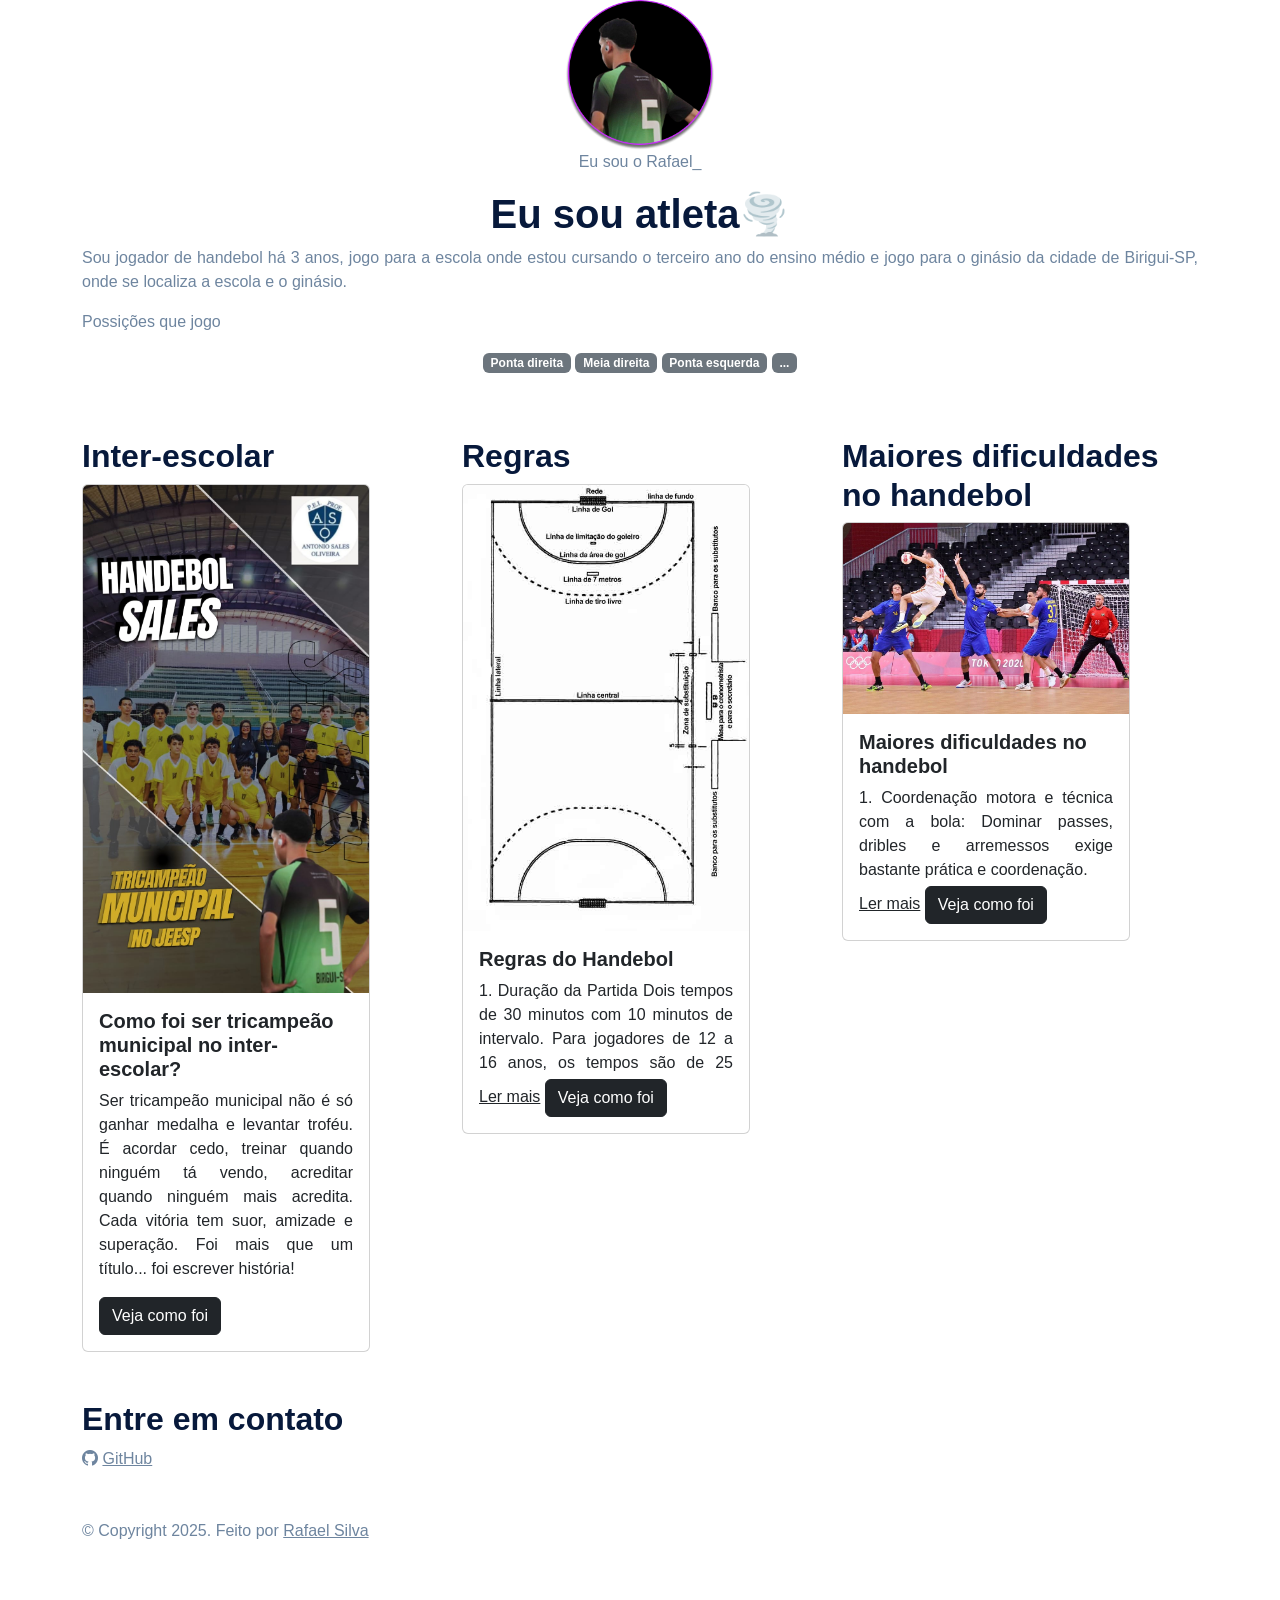
==== index.html @ 03527117 "atualização" ====
<!DOCTYPE html>
<html lang="pt-br">

<head>
    <meta charset="UTF-8">
    <meta name="viewport" content="width=device-width, initial-scale=1.0">    
    <link href="https://cdn.jsdelivr.net/npm/bootstrap@5.3.5/dist/css/bootstrap.min.css" rel="stylesheet" integrity="sha384-SgOJa3DmI69IUzQ2PVdRZhwQ+dy64/BUtbMJw1MZ8t5HZApcHrRKUc4W0kG879m7" crossorigin="anonymous">
    <script src="script.js" defer></script>
    <link rel="stylesheet" href="https://cdn.jsdelivr.net/npm/bootstrap-icons@1.11.3/font/bootstrap-icons.min.css">
    <link rel="stylesheet" href="style.css">
    <title>Meu Portfólio</title>
</head>  

<body>
    <script src="https://cdn.jsdelivr.net/npm/bootstrap@5.3.5/dist/js/bootstrap.bundle.min.js" integrity="sha384-k6d4wzSIapyDyv1kpU366/PK5hCdSbCRGRCMv+eplOQJWyd1fbcAu9OCUj5zNLiq" crossorigin="anonymous"></script>
    <header class="container text-center">
        <img src="img/avatar-perfil.png" alt="avatar do Rafael" class="rounded-circle" width="150" height="150" srcset="">
        <p class="container text-center">Eu sou o Rafael_</p><!-- "lead" -->
        <h1>Eu sou atleta🌪️</h1>
        <p>Sou jogador de handebol há 3 anos, jogo para a escola onde estou cursando o terceiro ano do ensino médio e jogo para o ginásio da cidade de Birigui-SP, onde se localiza a escola e o ginásio.</p>
    <p>Possições que jogo</p>
    <div>
        <p class="badge text-bg-secondary">Ponta direita</p>
        <p class="badge text-bg-secondary">Meia direita</p>
        <p class="badge text-bg-secondary">Ponta esquerda</p>
        <p class="badge text-bg-secondary">...</p>
        </div>
    </header>
    <main class="container mt-5">
        <div class="row"> 
      


            <!-- Projeto1 -->

            <div class=col-md-4>
                <h2>Inter-escolar</h2>
                      <div class="card" style="width: 18rem;">
                        <img src="img/projeto-1.png" class="card-img-top" alt="Imagem da vitória do jogo do inter-escolar.">
                        <div class="card-body">
                      <h5 class="card-title">Como foi ser tricampeão municipal no inter-escolar? </h5>
                      <p class="card-text">Ser tricampeão municipal não é só ganhar medalha e levantar troféu. É acordar cedo, treinar quando ninguém tá vendo, acreditar quando ninguém mais acredita. Cada vitória tem suor, amizade e superação. Foi mais que um título... foi escrever história!</p>
                      <button type="button" class="btn btn-dark" data-bs-toggle="modal" data-bs-target="#modal1">Veja como foi</button>
                    </div>
                  </div>
            </div>

            <!-- Projeto2 -->

            <div class=col-md-4>
              <h2>Regras</h2>
              <div class="card" style="width: 18rem;">
                <img src="img/projeto-2.png" class="card-img-top" alt="Imagem de uma quadra de handebol com marcações.">
                <div class="card-body">
                    <h5 class="card-title">Regras do Handebol</h5>
                    <div class="card-text text-justify" id="text">
                      <p>1. Duração da Partida
                      Dois tempos de 30 minutos com 10 minutos de intervalo.
                      Para jogadores de 12 a 16 anos, os tempos são de 25 minutos.</p>

                      <p>2. Número de Jogadores
                      Cada time tem 7 jogadores em quadra (6 de linha + 1 goleiro).
                      Podem haver até 7 substituições ilimitadas no banco.</p>
                      
                      <p>3. Posse de Bola
                      Um jogador pode dar no máximo 3 passos com a bola sem driblar.
                      Pode manter a posse da bola por no máximo 3 segundos se não estiver driblando.</p>
                      
                      <p>4. Gol
                      Só é válido se a bola ultrapassar completamente a linha do gol.
                      Só o goleiro pode pisar na área do gol (círculo de 6 metros).</p>
                      
                      <p>5. Faltas e Infrações
                      Empurrões, segurar o adversário ou usar os braços de forma irregular são faltas.
                      A consequência pode ser tiro livre, exclusão de 2 minutos ou cartão vermelho.</p>
                      
                      <p>6. Tiro Livre
                      Ocorre após faltas leves e é cobrado do local onde ocorreu a infração.</p>
                      
                      <p>7. Tiro de 7 metros (Pênalti)
                      Marcado quando há falta clara com chance de gol impedida.
                      Semelhante ao pênalti no futebol.</p>
                      
                      <p>8. Substituições
                      Podem acontecer a qualquer momento, mas sempre pela zona de substituição.</p> 
                    </div>

                      <span id="mostrarMais">Ler mais</span>

                     
                    <button type="button" class="btn btn-dark" data-bs-toggle="modal" data-bs-target="#modal2">Veja como foi</button>
                  </div>
                </div>
          </div>

            <!-- Projeto3 -->
           
            <div class=col-md-4>
              <h2>Maiores dificuldades no handebol</h2>
              <div class="card" style="width: 18rem;">
                <img src="img/projeto-3.png" class="card-img-top" alt="Imagem da vitória do jogo do inter-escolar.">
                <div class="card-body">
                    <h5 class="card-title">Maiores dificuldades no handebol</h5>
                    <div class="card-text"id="text2">
                      <p>1. Coordenação motora e técnica com a bola: Dominar passes, dribles e arremessos exige bastante prática e coordenação.</p>


                      <p>2. Entrosamento e trabalho em equipe: O jogo é muito rápido e coletivo, então a comunicação e o sincronismo entre os jogadores são fundamentais.</p>
                      
                      
                      <p>3. Condicionamento físico: A dinâmica intensa do jogo exige resistência, velocidade, força e agilidade.</p>
                      
                      
                      <p>4. Posicionamento e marcação: Jogar bem exige entender o posicionamento tático, tanto no ataque quanto na defesa, o que pode ser desafiador para iniciantes.</p>
                      
                      
                      <p>5. Tomada de decisão rápida: Como o jogo é veloz, os jogadores precisam pensar e agir em frações de segundo, o que pode levar a erros, principalmente sob pressão.</p>
                      
                      
                      <p>6. Falta de estrutura e apoio em escolas ou clubes: Em alguns lugares, o handebol não recebe tanto investimento ou incentivo, o que dificulta o desenvolvimento de talentos.</p>
                    </div>
                      
                    
                      <span id="mostrarMais2">Ler mais</span>
                    
                      <button type="button" class="btn btn-dark" data-bs-toggle="modal" data-bs-target="#modal3">Veja como foi</button>
                  </div>
                </div>
          </div>

    </main>

<!-- Modal 1 -->
<div class="modal" id="modal1" tabx="-1">
    <div class="modal-dialog">
      <div class="modal-content">
        <div class="modal-header">
          <h5 class="modal-title">Inter-escolar</h5>
          <button type="button" class="btn-close" data-bs-dismiss="modal" aria-label="Close"></button>
        </div>
        <div class="modal-body">
          <p>Ser tricampeão municipal não é só ganhar medalha e levantar troféu. É acordar cedo, treinar quando ninguém tá vendo, acreditar quando ninguém mais acredita. Cada vitória tem suor, amizade e superação. Foi mais que um título... foi escrever história!</p>
          <img src="img/projeto-1.png" class="img-fluid w-100" alt="Imagem da vitória do jogo do inter-escolar.">
        </div>
        <div class="modal-footer">
          <a href="Ver Projeto ao vivo"></a>
          <a href="Ver código do projeto"></a>
        </div>
      </div>
    </div>
  </div>

  <!-- Modal 2 -->
<div class="modal" id="modal2" tabx="-1">
  <div class="modal-dialog">
    <div class="modal-content">
      <div class="modal-header">
        <h5 class="modal-title">Regras do Handebol</h5>
        <button type="button" class="btn-close" data-bs-dismiss="modal" aria-label="Close"></button>
      </div>
      <div class="modal-body">
        <p>1. Duração da Partida
          Dois tempos de 30 minutos com 10 minutos de intervalo.
          Para jogadores de 12 a 16 anos, os tempos são de 25 minutos.</p>

          <p>2. Número de Jogadores
          Cada time tem 7 jogadores em quadra (6 de linha + 1 goleiro).
          Podem haver até 7 substituições ilimitadas no banco. </p>
          
          <p>3. Posse de Bola
          Um jogador pode dar no máximo 3 passos com a bola sem driblar.
          Pode manter a posse da bola por no máximo 3 segundos se não estiver driblando.</p>
          
          <p>4. Gol
          Só é válido se a bola ultrapassar completamente a linha do gol.
          Só o goleiro pode pisar na área do gol (círculo de 6 metros).</p>
          
          <p>5. Faltas e Infrações
          Empurrões, segurar o adversário ou usar os braços de forma irregular são faltas.
          A consequência pode ser tiro livre, exclusão de 2 minutos ou cartão vermelho.</p>
          
          <p>6. Tiro Livre
          Ocorre após faltas leves e é cobrado do local onde ocorreu a infração.</p>
          
          <p>7. Tiro de 7 metros (Pênalti)
          Marcado quando há falta clara com chance de gol impedida.
          Semelhante ao pênalti no futebol.</p>
          
          <p>8. Substituições
          Podem acontecer a qualquer momento, mas sempre pela zona de substituição.</p>
          <img src="img/projeto-2.png" class="img-fluid w-100" alt="Imagem de uma quadra de handebol com marcações."> 
          <img src="img/projeto-4.png" class="img-fluid w-100" alt="Imagem de uma partida de Handebol masculino contra a Espanha.">
      </div>
      <div class="modal-footer">
        <a href="Ver Projeto ao vivo"></a>
        <a href="Ver código do projeto"></a>
      </div>
    </div>
  </div>
</div>

<!-- Modal 3 -->
<div class="modal" id="modal3" tabx="-1">
  <div class="modal-dialog">
    <div class="modal-content">
      <div class="modal-header">
        <h5 class="modal-title">Inter-escolar</h5>
        <button type="button" class="btn-close" data-bs-dismiss="modal" aria-label="Close"></button>
      </div>
      <div class="modal-body">
        <p>1. Coordenação motora e técnica com a bola: Dominar passes, dribles e arremessos exige bastante prática e coordenação.</p>


        <p>2. Entrosamento e trabalho em equipe: O jogo é muito rápido e coletivo, então a comunicação e o sincronismo entre os jogadores são fundamentais.</p>
                      
                      
        <p>3. Condicionamento físico: A dinâmica intensa do jogo exige resistência, velocidade, força e agilidade.</p>
                      
                      
        <p>4. Posicionamento e marcação: Jogar bem exige entender o posicionamento tático, tanto no ataque quanto na defesa, o que pode ser desafiador para iniciantes.</p>
                      
                      
        <p>5. Tomada de decisão rápida: Como o jogo é veloz, os jogadores precisam pensar e agir em frações de segundo, o que pode levar a erros, principalmente sob pressão.</p>
                      
                      
        <p>6. Falta de estrutura e apoio em escolas ou clubes: Em alguns lugares, o handebol não recebe tanto investimento ou incentivo, o que dificulta o desenvolvimento de talentos.</p>
      <img src="img/projeto-3.png" class="img-fluid w-100" alt="Imagem de uma partida de Handebol masculino contra a Espanha.">
     

      </div>
      <div class="modal-footer">
        <a href="Ver Projeto ao vivo"></a>
        <a href="Ver código do projeto"></a>
      </div>
    </div>
  </div>
</div>
  
    <footer class="container py-5">
        <h2>Entre em contato</h2>
        <div>
          <i class="bi bi-github"></i>
          <a href="https://github.com/Pereirafah/Pereira"
          target="_blank">GitHub</a>
        </div>
    
        <p class="my-5 texte-center">© Copyright 2025. Feito por <a href="https://www.instagram.com/rf.pereiraxz?igsh=NGtqZGdhMnF3bzY="
          target="_blank">Rafael Silva</a>
        </p>
    </footer>
</body>    
</html>
---- style.css ----
* p {
    text-align: justify;
}

#text {
    height: 100px;
    transition: all 0.3s ease;
    overflow: hidden;
}

#text.expand {
    height: 950px;
}

#mostrarMais {
    cursor: pointer;
    text-decoration: underline;
}

#text2 {
    height: 100px;
    transition: all 0.3s ease;
    overflow: hidden;
}

#text2.expand {
    height: 800px;
}

#mostrarMais2 {
    cursor: pointer;
    text-decoration: underline;
}

@import url('https://fonts.googleapis.com/css2?family=Chakra+Petch:ital,wght@0,300;0,400;0,500;0,600;0,700;1,300;1,400;1,500;1,600;1,700&display=swap');

:root {
    --cor-principal: #6E859F;
    --cor-secundaria: #07193b;
    --cor-destaque: #2e02a6;
}

body {
    font-family: 'Chakra Petch', sans-serif;
    color: var(--cor-principal);
}

h1, h2, h5 {
    color: var(--cor-secundaria);
    font-weight: 700;
}

.lead, .btn-link {
    color: var(--cor-destaque);
    font-weight: 700;
}

a, .btn-link:hover {
    color: var(--cor-principal)
}

a:hover{
    color: var(--cor-destaque);
}

.modal-footer {
    height: 100px;
    transition: all 0.3s ease;
    overflow: hidden;
}

.card-body1 {
    margin: 20px;
}

.card-body2 {
    margin: 20px;
}

.card-body3 {
    margin: 20px;
}
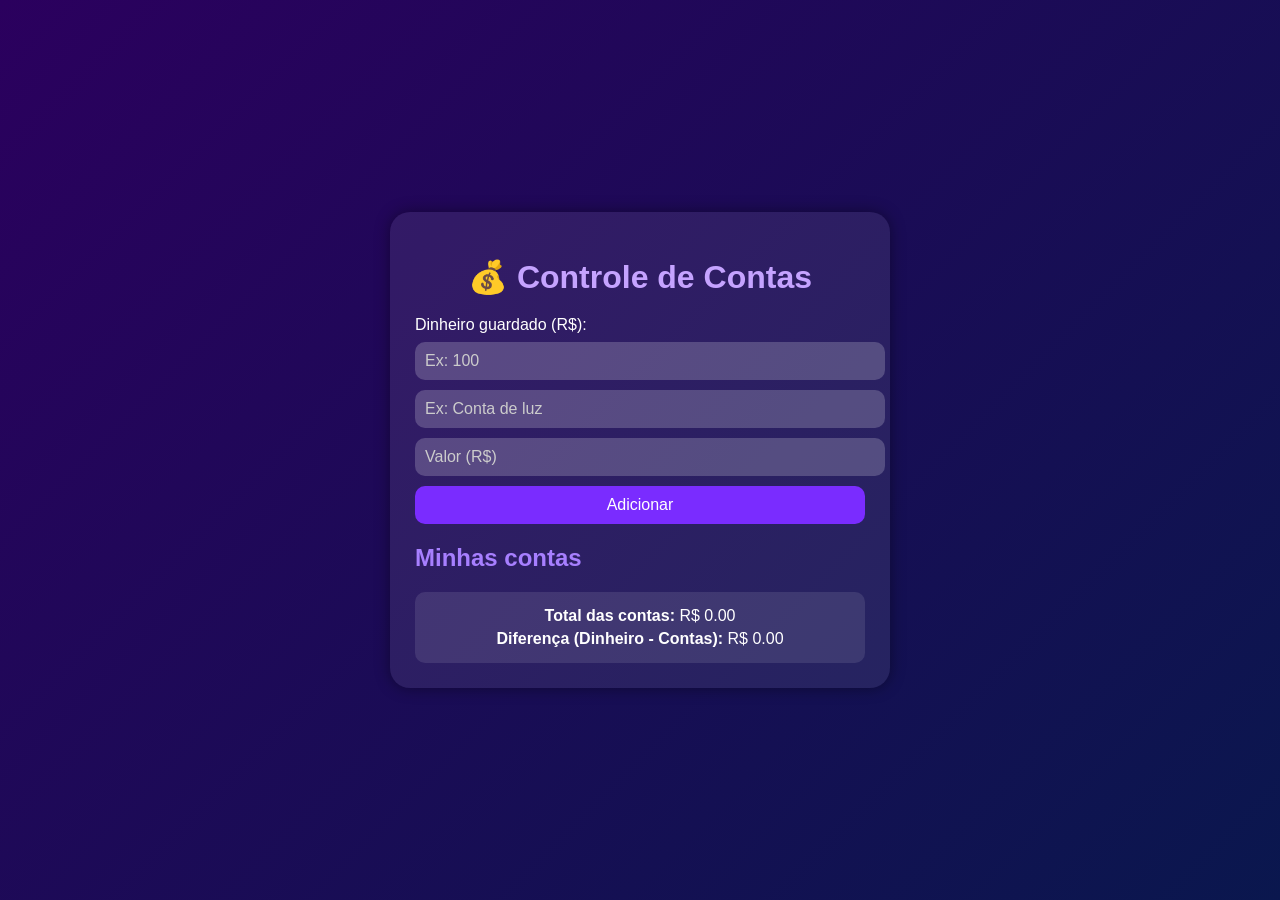
==== commit a4db5c21: "comit" ====
--- a/index.html
+++ b/index.html
@@ -1,252 +1,35 @@
 <!DOCTYPE html>
-<html lang="pt-br">
+<html lang="pt-BR">
+<head>
+  <meta charset="UTF-8" />
+    <meta name="viewport" content="width=device-width, initial-scale=1.0" />
+      <title>Controle de Contas</title>
+        <link rel="stylesheet" href="style.css" />
+        </head>
+        <body>
+          <div class="container">
+              <h1>💰 Controle de Contas</h1>
 
-<head>
-    <meta charset="UTF-8">
-    <meta name="viewport" content="width=device-width, initial-scale=1.0">    
-    <link href="https://cdn.jsdelivr.net/npm/bootstrap@5.3.5/dist/css/bootstrap.min.css" rel="stylesheet" integrity="sha384-SgOJa3DmI69IUzQ2PVdRZhwQ+dy64/BUtbMJw1MZ8t5HZApcHrRKUc4W0kG879m7" crossorigin="anonymous">
-    <script src="script.js" defer></script>
-    <link rel="stylesheet" href="https://cdn.jsdelivr.net/npm/bootstrap-icons@1.11.3/font/bootstrap-icons.min.css">
-    <link rel="stylesheet" href="style.css">
-    <title>Meu Portfólio</title>
-</head>  
+                  <div class="saldo-box">
+                        <label for="dinheiro">Dinheiro guardado (R$):</label>
+                              <input type="number" id="dinheiro" placeholder="Ex: 100" />
+                                  </div>
 
-<body>
-    <script src="https://cdn.jsdelivr.net/npm/bootstrap@5.3.5/dist/js/bootstrap.bundle.min.js" integrity="sha384-k6d4wzSIapyDyv1kpU366/PK5hCdSbCRGRCMv+eplOQJWyd1fbcAu9OCUj5zNLiq" crossorigin="anonymous"></script>
-    <header class="container text-center">
-        <img src="img/avatar-perfil.png" alt="avatar do Rafael" class="rounded-circle" width="150" height="150" srcset="">
-        <p class="container text-center">Eu sou o Rafael_</p><!-- "lead" -->
-        <h1>Eu sou atleta🌪️</h1>
-        <p>Sou jogador de handebol há 3 anos, jogo para a escola onde estou cursando o terceiro ano do ensino médio e jogo para o ginásio da cidade de Birigui-SP, onde se localiza a escola e o ginásio.</p>
-    <p>Possições que jogo</p>
-    <div>
-        <p class="badge text-bg-secondary">Ponta direita</p>
-        <p class="badge text-bg-secondary">Meia direita</p>
-        <p class="badge text-bg-secondary">Ponta esquerda</p>
-        <p class="badge text-bg-secondary">...</p>
-        </div>
-    </header>
-    <main class="container mt-5">
-        <div class="row"> 
-      
+                                      <div class="add-conta">
+                                            <input type="text" id="descricao" placeholder="Ex: Conta de luz" />
+                                                  <input type="number" id="valor" placeholder="Valor (R$)" />
+                                                        <button id="adicionar">Adicionar</button>
+                                                            </div>
 
+                                                                <h2>Minhas contas</h2>
+                                                                    <ul id="lista-contas"></ul>
 
-            <!-- Projeto1 -->
+                                                                        <div class="resumo">
+                                                                              <p><strong>Total das contas:</strong> R$ <span id="total-contas">0.00</span></p>
+                                                                                    <p><strong>Diferença (Dinheiro - Contas):</strong> R$ <span id="diferenca">0.00</span></p>
+                                                                                        </div>
+                                                                                          </div>
 
-            <div class=col-md-4>
-                <h2>Inter-escolar</h2>
-                      <div class="card" style="width: 18rem;">
-                        <img src="img/projeto-1.png" class="card-img-top" alt="Imagem da vitória do jogo do inter-escolar.">
-                        <div class="card-body">
-                      <h5 class="card-title">Como foi ser tricampeão municipal no inter-escolar? </h5>
-                      <p class="card-text">Ser tricampeão municipal não é só ganhar medalha e levantar troféu. É acordar cedo, treinar quando ninguém tá vendo, acreditar quando ninguém mais acredita. Cada vitória tem suor, amizade e superação. Foi mais que um título... foi escrever história!</p>
-                      <button type="button" class="btn btn-dark" data-bs-toggle="modal" data-bs-target="#modal1">Veja como foi</button>
-                    </div>
-                  </div>
-            </div>
-
-            <!-- Projeto2 -->
-
-            <div class=col-md-4>
-              <h2>Regras</h2>
-              <div class="card" style="width: 18rem;">
-                <img src="img/projeto-2.png" class="card-img-top" alt="Imagem de uma quadra de handebol com marcações.">
-                <div class="card-body">
-                    <h5 class="card-title">Regras do Handebol</h5>
-                    <div class="card-text text-justify" id="text">
-                      <p>1. Duração da Partida
-                      Dois tempos de 30 minutos com 10 minutos de intervalo.
-                      Para jogadores de 12 a 16 anos, os tempos são de 25 minutos.</p>
-
-                      <p>2. Número de Jogadores
-                      Cada time tem 7 jogadores em quadra (6 de linha + 1 goleiro).
-                      Podem haver até 7 substituições ilimitadas no banco.</p>
-                      
-                      <p>3. Posse de Bola
-                      Um jogador pode dar no máximo 3 passos com a bola sem driblar.
-                      Pode manter a posse da bola por no máximo 3 segundos se não estiver driblando.</p>
-                      
-                      <p>4. Gol
-                      Só é válido se a bola ultrapassar completamente a linha do gol.
-                      Só o goleiro pode pisar na área do gol (círculo de 6 metros).</p>
-                      
-                      <p>5. Faltas e Infrações
-                      Empurrões, segurar o adversário ou usar os braços de forma irregular são faltas.
-                      A consequência pode ser tiro livre, exclusão de 2 minutos ou cartão vermelho.</p>
-                      
-                      <p>6. Tiro Livre
-                      Ocorre após faltas leves e é cobrado do local onde ocorreu a infração.</p>
-                      
-                      <p>7. Tiro de 7 metros (Pênalti)
-                      Marcado quando há falta clara com chance de gol impedida.
-                      Semelhante ao pênalti no futebol.</p>
-                      
-                      <p>8. Substituições
-                      Podem acontecer a qualquer momento, mas sempre pela zona de substituição.</p> 
-                    </div>
-
-                      <span id="mostrarMais">Ler mais</span>
-
-                     
-                    <button type="button" class="btn btn-dark" data-bs-toggle="modal" data-bs-target="#modal2">Veja como foi</button>
-                  </div>
-                </div>
-          </div>
-
-            <!-- Projeto3 -->
-           
-            <div class=col-md-4>
-              <h2>Maiores dificuldades no handebol</h2>
-              <div class="card" style="width: 18rem;">
-                <img src="img/projeto-3.png" class="card-img-top" alt="Imagem da vitória do jogo do inter-escolar.">
-                <div class="card-body">
-                    <h5 class="card-title">Maiores dificuldades no handebol</h5>
-                    <div class="card-text"id="text2">
-                      <p>1. Coordenação motora e técnica com a bola: Dominar passes, dribles e arremessos exige bastante prática e coordenação.</p>
-
-
-                      <p>2. Entrosamento e trabalho em equipe: O jogo é muito rápido e coletivo, então a comunicação e o sincronismo entre os jogadores são fundamentais.</p>
-                      
-                      
-                      <p>3. Condicionamento físico: A dinâmica intensa do jogo exige resistência, velocidade, força e agilidade.</p>
-                      
-                      
-                      <p>4. Posicionamento e marcação: Jogar bem exige entender o posicionamento tático, tanto no ataque quanto na defesa, o que pode ser desafiador para iniciantes.</p>
-                      
-                      
-                      <p>5. Tomada de decisão rápida: Como o jogo é veloz, os jogadores precisam pensar e agir em frações de segundo, o que pode levar a erros, principalmente sob pressão.</p>
-                      
-                      
-                      <p>6. Falta de estrutura e apoio em escolas ou clubes: Em alguns lugares, o handebol não recebe tanto investimento ou incentivo, o que dificulta o desenvolvimento de talentos.</p>
-                    </div>
-                      
-                    
-                      <span id="mostrarMais2">Ler mais</span>
-                    
-                      <button type="button" class="btn btn-dark" data-bs-toggle="modal" data-bs-target="#modal3">Veja como foi</button>
-                  </div>
-                </div>
-          </div>
-
-    </main>
-
-<!-- Modal 1 -->
-<div class="modal" id="modal1" tabx="-1">
-    <div class="modal-dialog">
-      <div class="modal-content">
-        <div class="modal-header">
-          <h5 class="modal-title">Inter-escolar</h5>
-          <button type="button" class="btn-close" data-bs-dismiss="modal" aria-label="Close"></button>
-        </div>
-        <div class="modal-body">
-          <p>Ser tricampeão municipal não é só ganhar medalha e levantar troféu. É acordar cedo, treinar quando ninguém tá vendo, acreditar quando ninguém mais acredita. Cada vitória tem suor, amizade e superação. Foi mais que um título... foi escrever história!</p>
-          <img src="img/projeto-1.png" class="img-fluid w-100" alt="Imagem da vitória do jogo do inter-escolar.">
-        </div>
-        <div class="modal-footer">
-          <a href="Ver Projeto ao vivo"></a>
-          <a href="Ver código do projeto"></a>
-        </div>
-      </div>
-    </div>
-  </div>
-
-  <!-- Modal 2 -->
-<div class="modal" id="modal2" tabx="-1">
-  <div class="modal-dialog">
-    <div class="modal-content">
-      <div class="modal-header">
-        <h5 class="modal-title">Regras do Handebol</h5>
-        <button type="button" class="btn-close" data-bs-dismiss="modal" aria-label="Close"></button>
-      </div>
-      <div class="modal-body">
-        <p>1. Duração da Partida
-          Dois tempos de 30 minutos com 10 minutos de intervalo.
-          Para jogadores de 12 a 16 anos, os tempos são de 25 minutos.</p>
-
-          <p>2. Número de Jogadores
-          Cada time tem 7 jogadores em quadra (6 de linha + 1 goleiro).
-          Podem haver até 7 substituições ilimitadas no banco. </p>
-          
-          <p>3. Posse de Bola
-          Um jogador pode dar no máximo 3 passos com a bola sem driblar.
-          Pode manter a posse da bola por no máximo 3 segundos se não estiver driblando.</p>
-          
-          <p>4. Gol
-          Só é válido se a bola ultrapassar completamente a linha do gol.
-          Só o goleiro pode pisar na área do gol (círculo de 6 metros).</p>
-          
-          <p>5. Faltas e Infrações
-          Empurrões, segurar o adversário ou usar os braços de forma irregular são faltas.
-          A consequência pode ser tiro livre, exclusão de 2 minutos ou cartão vermelho.</p>
-          
-          <p>6. Tiro Livre
-          Ocorre após faltas leves e é cobrado do local onde ocorreu a infração.</p>
-          
-          <p>7. Tiro de 7 metros (Pênalti)
-          Marcado quando há falta clara com chance de gol impedida.
-          Semelhante ao pênalti no futebol.</p>
-          
-          <p>8. Substituições
-          Podem acontecer a qualquer momento, mas sempre pela zona de substituição.</p>
-          <img src="img/projeto-2.png" class="img-fluid w-100" alt="Imagem de uma quadra de handebol com marcações."> 
-          <img src="img/projeto-4.png" class="img-fluid w-100" alt="Imagem de uma partida de Handebol masculino contra a Espanha.">
-      </div>
-      <div class="modal-footer">
-        <a href="Ver Projeto ao vivo"></a>
-        <a href="Ver código do projeto"></a>
-      </div>
-    </div>
-  </div>
-</div>
-
-<!-- Modal 3 -->
-<div class="modal" id="modal3" tabx="-1">
-  <div class="modal-dialog">
-    <div class="modal-content">
-      <div class="modal-header">
-        <h5 class="modal-title">Inter-escolar</h5>
-        <button type="button" class="btn-close" data-bs-dismiss="modal" aria-label="Close"></button>
-      </div>
-      <div class="modal-body">
-        <p>1. Coordenação motora e técnica com a bola: Dominar passes, dribles e arremessos exige bastante prática e coordenação.</p>
-
-
-        <p>2. Entrosamento e trabalho em equipe: O jogo é muito rápido e coletivo, então a comunicação e o sincronismo entre os jogadores são fundamentais.</p>
-                      
-                      
-        <p>3. Condicionamento físico: A dinâmica intensa do jogo exige resistência, velocidade, força e agilidade.</p>
-                      
-                      
-        <p>4. Posicionamento e marcação: Jogar bem exige entender o posicionamento tático, tanto no ataque quanto na defesa, o que pode ser desafiador para iniciantes.</p>
-                      
-                      
-        <p>5. Tomada de decisão rápida: Como o jogo é veloz, os jogadores precisam pensar e agir em frações de segundo, o que pode levar a erros, principalmente sob pressão.</p>
-                      
-                      
-        <p>6. Falta de estrutura e apoio em escolas ou clubes: Em alguns lugares, o handebol não recebe tanto investimento ou incentivo, o que dificulta o desenvolvimento de talentos.</p>
-      <img src="img/projeto-3.png" class="img-fluid w-100" alt="Imagem de uma partida de Handebol masculino contra a Espanha.">
-     
-
-      </div>
-      <div class="modal-footer">
-        <a href="Ver Projeto ao vivo"></a>
-        <a href="Ver código do projeto"></a>
-      </div>
-    </div>
-  </div>
-</div>
-  
-    <footer class="container py-5">
-        <h2>Entre em contato</h2>
-        <div>
-          <i class="bi bi-github"></i>
-          <a href="https://github.com/Pereirafah/Pereira"
-          target="_blank">GitHub</a>
-        </div>
-    
-        <p class="my-5 texte-center">© Copyright 2025. Feito por <a href="https://www.instagram.com/rf.pereiraxz?igsh=NGtqZGdhMnF3bzY="
-          target="_blank">Rafael Silva</a>
-        </p>
-    </footer>
-</body>    
-</html>+                                                                                            <script src="script.js"></script>
+                                                                                            </body>
+                                                                                            </html>
--- a/style.css
+++ b/style.css
@@ -1,82 +1,111 @@
-* p {
-    text-align: justify;
-}
+body {
+      background: linear-gradient(135deg, #2b005e, #0a174e);
+        font-family: "Poppins", sans-serif;
+          color: #fff;
+            display: flex;
+              justify-content: center;
+                align-items: center;
+                  height: 100vh;
+                    margin: 0;
+                    }
 
-#text {
-    height: 100px;
-    transition: all 0.3s ease;
-    overflow: hidden;
-}
+                    .container {
+                      background: rgba(255, 255, 255, 0.08);
+                        border-radius: 20px;
+                          padding: 25px;
+                            width: 90%;
+                              max-width: 450px;
+                                box-shadow: 0 0 15px rgba(0, 0, 0, 0.4);
+                                }
 
-#text.expand {
-    height: 950px;
-}
+                                h1 {
+                                  text-align: center;
+                                    color: #c5a3ff;
+                                      margin-bottom: 20px;
+                                      }
 
-#mostrarMais {
-    cursor: pointer;
-    text-decoration: underline;
-}
+                                      label {
+                                        display: block;
+                                          margin-bottom: 8px;
+                                          }
 
-#text2 {
-    height: 100px;
-    transition: all 0.3s ease;
-    overflow: hidden;
-}
+                                          input {
+                                            width: 100%;
+                                              padding: 10px;
+                                                margin-bottom: 10px;
+                                                  border: none;
+                                                    border-radius: 10px;
+                                                      background-color: rgba(255, 255, 255, 0.2);
+                                                        color: #fff;
+                                                          font-size: 16px;
+                                                          }
 
-#text2.expand {
-    height: 800px;
-}
+                                                          input::placeholder {
+                                                            color: #ccc;
+                                                            }
 
-#mostrarMais2 {
-    cursor: pointer;
-    text-decoration: underline;
-}
+                                                            button {
+                                                              background-color: #7a2cff;
+                                                                border: none;
+                                                                  border-radius: 10px;
+                                                                    color: white;
+                                                                      padding: 10px;
+                                                                        width: 100%;
+                                                                          font-size: 16px;
+                                                                            cursor: pointer;
+                                                                              transition: 0.3s;
+                                                                              }
 
-@import url('https://fonts.googleapis.com/css2?family=Chakra+Petch:ital,wght@0,300;0,400;0,500;0,600;0,700;1,300;1,400;1,500;1,600;1,700&display=swap');
+                                                                              button:hover {
+                                                                                background-color: #9f5cff;
+                                                                                }
 
-:root {
-    --cor-principal: #6E859F;
-    --cor-secundaria: #07193b;
-    --cor-destaque: #2e02a6;
-}
+                                                                                h2 {
+                                                                                  margin-top: 20px;
+                                                                                    color: #a77fff;
+                                                                                    }
 
-body {
-    font-family: 'Chakra Petch', sans-serif;
-    color: var(--cor-principal);
-}
+                                                                                    ul {
+                                                                                      list-style: none;
+                                                                                        padding: 0;
+                                                                                        }
 
-h1, h2, h5 {
-    color: var(--cor-secundaria);
-    font-weight: 700;
-}
+                                                                                        li {
+                                                                                          background-color: rgba(255, 255, 255, 0.1);
+                                                                                            margin: 8px 0;
+                                                                                              padding: 10px;
+                                                                                                border-radius: 8px;
+                                                                                                  display: flex;
+                                                                                                    justify-content: space-between;
+                                                                                                      align-items: center;
+                                                                                                      }
 
-.lead, .btn-link {
-    color: var(--cor-destaque);
-    font-weight: 700;
-}
+                                                                                                      li span {
+                                                                                                        font-weight: bold;
+                                                                                                        }
 
-a, .btn-link:hover {
-    color: var(--cor-principal)
-}
+                                                                                                        .remove {
+                                                                                                          background-color: #ff4b5c;
+                                                                                                            border: none;
+                                                                                                              border-radius: 8px;
+                                                                                                                padding: 5px 10px;
+                                                                                                                  color: white;
+                                                                                                                    cursor: pointer;
+                                                                                                                    }
 
-a:hover{
-    color: var(--cor-destaque);
-}
+                                                                                                                    .remove:hover {
+                                                                                                                      background-color: #ff6f7a;
+                                                                                                                      }
 
-.modal-footer {
-    height: 100px;
-    transition: all 0.3s ease;
-    overflow: hidden;
-}
+                                                                                                                      .resumo {
+                                                                                                                        margin-top: 20px;
+                                                                                                                          background-color: rgba(255, 255, 255, 0.1);
+                                                                                                                            padding: 10px;
+                                                                                                                              border-radius: 10px;
+                                                                                                                                text-align: center;
+                                                                                                                                }
 
-.card-body1 {
-    margin: 20px;
-}
-
-.card-body2 {
-    margin: 20px;
-}
-
-.card-body3 {
-    margin: 20px;
+                                                                                                                                .resumo p {
+                                                                                                                                  margin: 5px 0;
+                                                                                                                                  }
 }
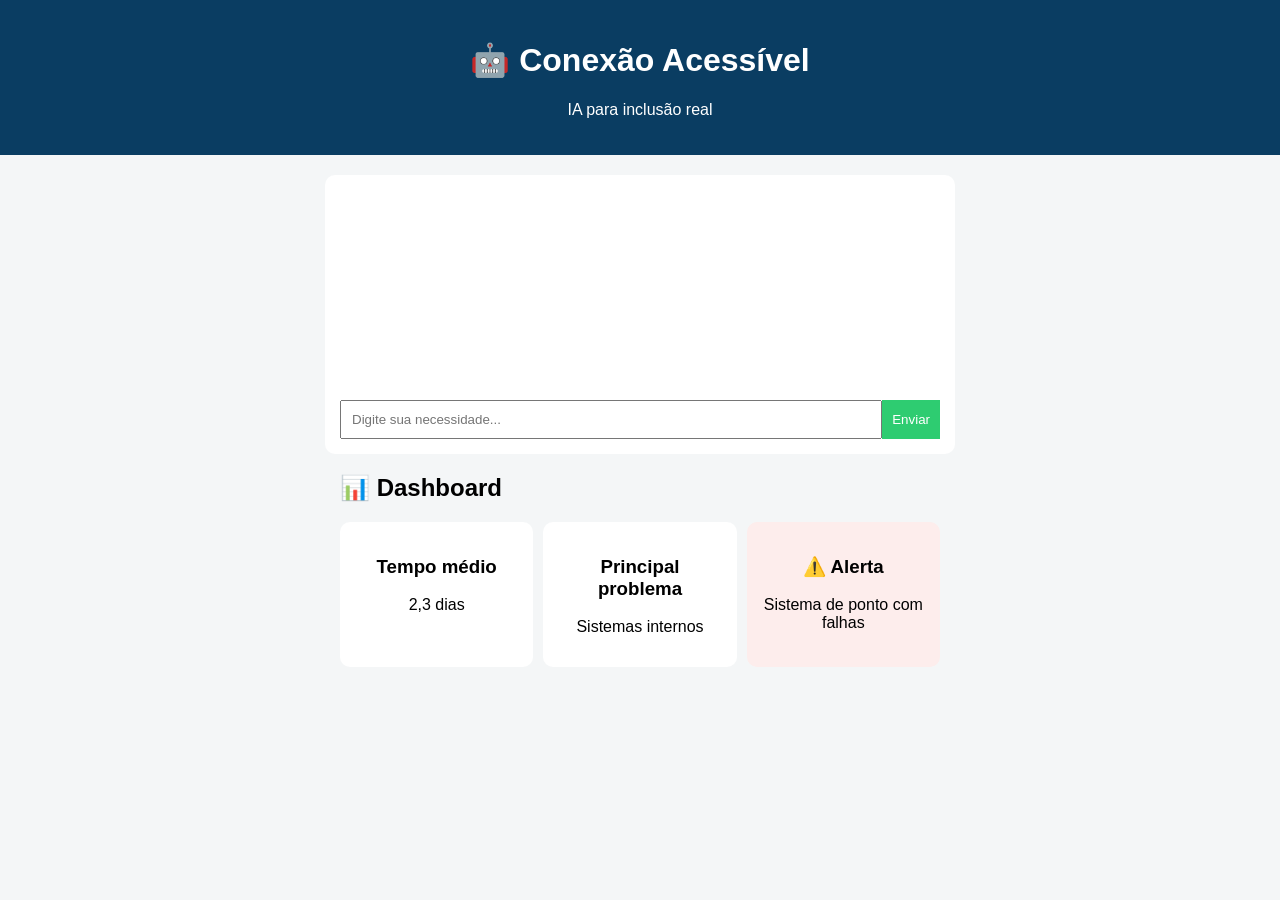
==== commit 1179b200: "inovvai1" ====
--- a/index.html
+++ b/index.html
@@ -1,35 +1,67 @@
 <!DOCTYPE html>
 <html lang="pt-BR">
 <head>
-  <meta charset="UTF-8" />
-    <meta name="viewport" content="width=device-width, initial-scale=1.0" />
-      <title>Controle de Contas</title>
-        <link rel="stylesheet" href="style.css" />
-        </head>
-        <body>
-          <div class="container">
-              <h1>💰 Controle de Contas</h1>
+  <meta charset="UTF-8">
+  <title>Conexão Acessível</title>
+  <link rel="stylesheet" href="style.css">
+</head>
+<body>
 
-                  <div class="saldo-box">
-                        <label for="dinheiro">Dinheiro guardado (R$):</label>
-                              <input type="number" id="dinheiro" placeholder="Ex: 100" />
-                                  </div>
+<header>
+  <h1>🤖 Conexão Acessível</h1>
+  <p>IA para inclusão real</p>
+</header>
 
-                                      <div class="add-conta">
-                                            <input type="text" id="descricao" placeholder="Ex: Conta de luz" />
-                                                  <input type="number" id="valor" placeholder="Valor (R$)" />
-                                                        <button id="adicionar">Adicionar</button>
-                                                            </div>
+<main>
 
-                                                                <h2>Minhas contas</h2>
-                                                                    <ul id="lista-contas"></ul>
+  <!-- CHAT -->
+  <section class="chat-container">
+    <div id="chat-box"></div>
 
-                                                                        <div class="resumo">
-                                                                              <p><strong>Total das contas:</strong> R$ <span id="total-contas">0.00</span></p>
-                                                                                    <p><strong>Diferença (Dinheiro - Contas):</strong> R$ <span id="diferenca">0.00</span></p>
-                                                                                        </div>
-                                                                                          </div>
+    <div class="input-area">
+      <input type="text" id="userInput" placeholder="Digite sua necessidade..." />
+      <button onclick="sendMessage()">Enviar</button>
+    </div>
+  </section>
 
-                                                                                            <script src="script.js"></script>
-                                                                                            </body>
-                                                                                            </html>+  <!-- RESULTADO -->
+  <section id="result" class="hidden">
+    <h2>🔍 Análise da IA</h2>
+    <p id="analysisText"></p>
+
+    <button onclick="createTicket()">Abrir chamado</button>
+  </section>
+
+  <!-- CHAMADO -->
+  <section id="ticket" class="hidden">
+    <h2>🎉 Chamado criado</h2>
+    <p id="ticketInfo"></p>
+  </section>
+
+  <!-- DASHBOARD -->
+  <section class="dashboard">
+    <h2>📊 Dashboard</h2>
+
+    <div class="cards">
+      <div class="card">
+        <h3>Tempo médio</h3>
+        <p>2,3 dias</p>
+      </div>
+
+      <div class="card">
+        <h3>Principal problema</h3>
+        <p>Sistemas internos</p>
+      </div>
+
+      <div class="card alert">
+        <h3>⚠️ Alerta</h3>
+        <p>Sistema de ponto com falhas</p>
+      </div>
+    </div>
+  </section>
+
+</main>
+
+<script src="script.js"></script>
+</body>
+</html>
--- a/style.css
+++ b/style.css
@@ -1,111 +1,84 @@
 body {
-      background: linear-gradient(135deg, #2b005e, #0a174e);
-        font-family: "Poppins", sans-serif;
-          color: #fff;
-            display: flex;
-              justify-content: center;
-                align-items: center;
-                  height: 100vh;
-                    margin: 0;
-                    }
+  font-family: Arial, sans-serif;
+  background: #F4F6F7;
+  margin: 0;
+}
 
-                    .container {
-                      background: rgba(255, 255, 255, 0.08);
-                        border-radius: 20px;
-                          padding: 25px;
-                            width: 90%;
-                              max-width: 450px;
-                                box-shadow: 0 0 15px rgba(0, 0, 0, 0.4);
-                                }
+header {
+  background: #0A3D62;
+  color: white;
+  padding: 20px;
+  text-align: center;
+}
 
-                                h1 {
-                                  text-align: center;
-                                    color: #c5a3ff;
-                                      margin-bottom: 20px;
-                                      }
+.chat-container {
+  max-width: 600px;
+  margin: 20px auto;
+  background: white;
+  border-radius: 10px;
+  padding: 15px;
+}
 
-                                      label {
-                                        display: block;
-                                          margin-bottom: 8px;
-                                          }
+#chat-box {
+  height: 200px;
+  overflow-y: auto;
+  margin-bottom: 10px;
+}
 
-                                          input {
-                                            width: 100%;
-                                              padding: 10px;
-                                                margin-bottom: 10px;
-                                                  border: none;
-                                                    border-radius: 10px;
-                                                      background-color: rgba(255, 255, 255, 0.2);
-                                                        color: #fff;
-                                                          font-size: 16px;
-                                                          }
+.message {
+  padding: 8px;
+  margin: 5px 0;
+  border-radius: 8px;
+}
 
-                                                          input::placeholder {
-                                                            color: #ccc;
-                                                            }
+.user {
+  background: #D6EAF8;
+  text-align: right;
+}
 
-                                                            button {
-                                                              background-color: #7a2cff;
-                                                                border: none;
-                                                                  border-radius: 10px;
-                                                                    color: white;
-                                                                      padding: 10px;
-                                                                        width: 100%;
-                                                                          font-size: 16px;
-                                                                            cursor: pointer;
-                                                                              transition: 0.3s;
-                                                                              }
+.bot {
+  background: #E8F8F5;
+}
 
-                                                                              button:hover {
-                                                                                background-color: #9f5cff;
-                                                                                }
+.input-area {
+  display: flex;
+}
 
-                                                                                h2 {
-                                                                                  margin-top: 20px;
-                                                                                    color: #a77fff;
-                                                                                    }
+input {
+  flex: 1;
+  padding: 10px;
+}
 
-                                                                                    ul {
-                                                                                      list-style: none;
-                                                                                        padding: 0;
-                                                                                        }
+button {
+  background: #2ECC71;
+  border: none;
+  color: white;
+  padding: 10px;
+  cursor: pointer;
+}
 
-                                                                                        li {
-                                                                                          background-color: rgba(255, 255, 255, 0.1);
-                                                                                            margin: 8px 0;
-                                                                                              padding: 10px;
-                                                                                                border-radius: 8px;
-                                                                                                  display: flex;
-                                                                                                    justify-content: space-between;
-                                                                                                      align-items: center;
-                                                                                                      }
+.hidden {
+  display: none;
+}
 
-                                                                                                      li span {
-                                                                                                        font-weight: bold;
-                                                                                                        }
+section {
+  max-width: 600px;
+  margin: 20px auto;
+}
 
-                                                                                                        .remove {
-                                                                                                          background-color: #ff4b5c;
-                                                                                                            border: none;
-                                                                                                              border-radius: 8px;
-                                                                                                                padding: 5px 10px;
-                                                                                                                  color: white;
-                                                                                                                    cursor: pointer;
-                                                                                                                    }
+.dashboard .cards {
+  display: flex;
+  gap: 10px;
+}
 
-                                                                                                                    .remove:hover {
-                                                                                                                      background-color: #ff6f7a;
-                                                                                                                      }
+.card {
+  flex: 1;
+  background: white;
+  padding: 15px;
+  border-radius: 10px;
+  text-align: center;
+}
 
-                                                                                                                      .resumo {
-                                                                                                                        margin-top: 20px;
-                                                                                                                          background-color: rgba(255, 255, 255, 0.1);
-                                                                                                                            padding: 10px;
-                                                                                                                              border-radius: 10px;
-                                                                                                                                text-align: center;
-                                                                                                                                }
-
-                                                                                                                                .resumo p {
-                                                                                                                                  margin: 5px 0;
-                                                                                                                                  }
+.card.alert {
+  background: #FDEDEC;
 }
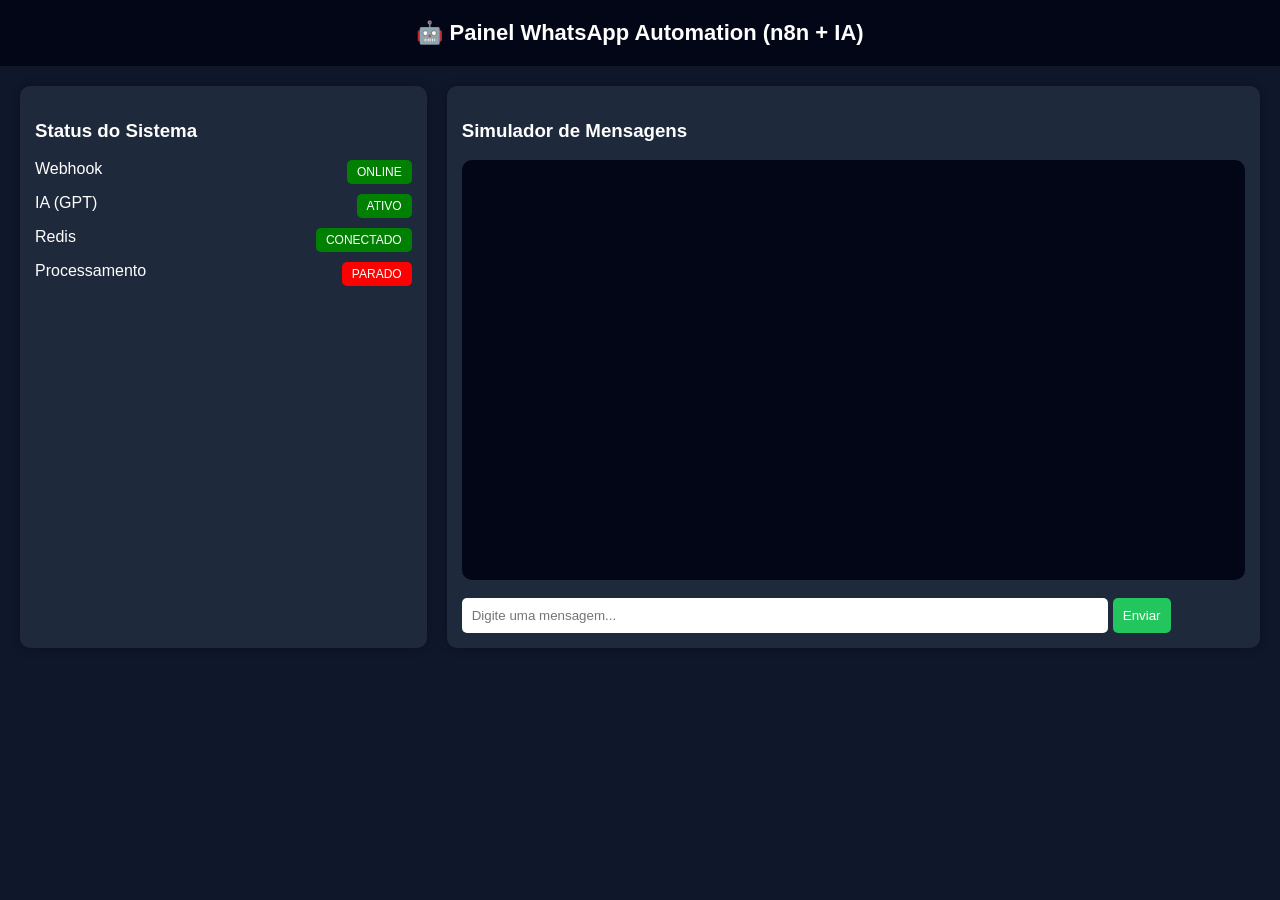
==== commit 32df6f03: "inovva2" ====
--- a/index.html
+++ b/index.html
@@ -1,66 +1,55 @@
 <!DOCTYPE html>
-<html lang="pt-BR">
+<html lang="pt-br">
 <head>
   <meta charset="UTF-8">
-  <title>Conexão Acessível</title>
+  <title>Painel WhatsApp Bot</title>
   <link rel="stylesheet" href="style.css">
 </head>
 <body>
 
 <header>
-  <h1>🤖 Conexão Acessível</h1>
-  <p>IA para inclusão real</p>
+  🤖 Painel WhatsApp Automation (n8n + IA)
 </header>
 
-<main>
+<div class="container">
+
+  <!-- STATUS -->
+  <div class="card">
+    <h3>Status do Sistema</h3>
+
+    <div class="status">
+      Webhook
+      <span class="online">ONLINE</span>
+    </div>
+
+    <div class="status">
+      IA (GPT)
+      <span class="online">ATIVO</span>
+    </div>
+
+    <div class="status">
+      Redis
+      <span class="online">CONECTADO</span>
+    </div>
+
+    <div class="status">
+      Processamento
+      <span id="processStatus" class="offline">PARADO</span>
+    </div>
+  </div>
 
   <!-- CHAT -->
-  <section class="chat-container">
-    <div id="chat-box"></div>
+  <div class="card">
+    <h3>Simulador de Mensagens</h3>
 
-    <div class="input-area">
-      <input type="text" id="userInput" placeholder="Digite sua necessidade..." />
-      <button onclick="sendMessage()">Enviar</button>
-    </div>
-  </section>
+    <div class="messages" id="chat"></div>
 
-  <!-- RESULTADO -->
-  <section id="result" class="hidden">
-    <h2>🔍 Análise da IA</h2>
-    <p id="analysisText"></p>
+    <br>
+    <input type="text" id="inputMsg" placeholder="Digite uma mensagem...">
+    <button onclick="sendMessage()">Enviar</button>
+  </div>
 
-    <button onclick="createTicket()">Abrir chamado</button>
-  </section>
-
-  <!-- CHAMADO -->
-  <section id="ticket" class="hidden">
-    <h2>🎉 Chamado criado</h2>
-    <p id="ticketInfo"></p>
-  </section>
-
-  <!-- DASHBOARD -->
-  <section class="dashboard">
-    <h2>📊 Dashboard</h2>
-
-    <div class="cards">
-      <div class="card">
-        <h3>Tempo médio</h3>
-        <p>2,3 dias</p>
-      </div>
-
-      <div class="card">
-        <h3>Principal problema</h3>
-        <p>Sistemas internos</p>
-      </div>
-
-      <div class="card alert">
-        <h3>⚠️ Alerta</h3>
-        <p>Sistema de ponto com falhas</p>
-      </div>
-    </div>
-  </section>
-
-</main>
+</div>
 
 <script src="script.js"></script>
 </body>
--- a/style.css
+++ b/style.css
@@ -1,84 +1,77 @@
 body {
   font-family: Arial, sans-serif;
-  background: #F4F6F7;
+  background: #0f172a;
+  color: #fff;
   margin: 0;
 }
 
 header {
-  background: #0A3D62;
-  color: white;
+  background: #020617;
   padding: 20px;
   text-align: center;
+  font-size: 22px;
+  font-weight: bold;
 }
 
-.chat-container {
-  max-width: 600px;
-  margin: 20px auto;
-  background: white;
-  border-radius: 10px;
-  padding: 15px;
+.container {
+  padding: 20px;
+  display: grid;
+  grid-template-columns: 1fr 2fr;
+  gap: 20px;
 }
 
-#chat-box {
-  height: 200px;
-  overflow-y: auto;
+.card {
+  background: #1e293b;
+  padding: 15px;
+  border-radius: 10px;
+  box-shadow: 0 0 10px rgba(0,0,0,0.3);
+}
+
+.status {
+  display: flex;
+  justify-content: space-between;
   margin-bottom: 10px;
 }
 
-.message {
-  padding: 8px;
-  margin: 5px 0;
+.status span {
+  padding: 5px 10px;
+  border-radius: 5px;
+  font-size: 12px;
+}
+
+.online { background: green; }
+.offline { background: red; }
+.processing { background: orange; }
+
+.messages {
+  height: 400px;
+  overflow-y: auto;
+  background: #020617;
+  padding: 10px;
+  border-radius: 10px;
+}
+
+.msg {
+  margin-bottom: 10px;
+  padding: 10px;
   border-radius: 8px;
 }
 
-.user {
-  background: #D6EAF8;
-  text-align: right;
-}
+.user { background: #2563eb; }
+.bot { background: #16a34a; }
 
-.bot {
-  background: #E8F8F5;
-}
-
-.input-area {
-  display: flex;
+input, button {
+  padding: 10px;
+  border-radius: 5px;
+  border: none;
 }
 
 input {
-  flex: 1;
-  padding: 10px;
+  width: 80%;
 }
 
 button {
-  background: #2ECC71;
-  border: none;
+  background: #22c55e;
   color: white;
-  padding: 10px;
   cursor: pointer;
-}
-
-.hidden {
-  display: none;
-}
-
-section {
-  max-width: 600px;
-  margin: 20px auto;
-}
-
-.dashboard .cards {
-  display: flex;
-  gap: 10px;
-}
-
-.card {
-  flex: 1;
-  background: white;
-  padding: 15px;
-  border-radius: 10px;
-  text-align: center;
-}
-
-.card.alert {
-  background: #FDEDEC;
 }
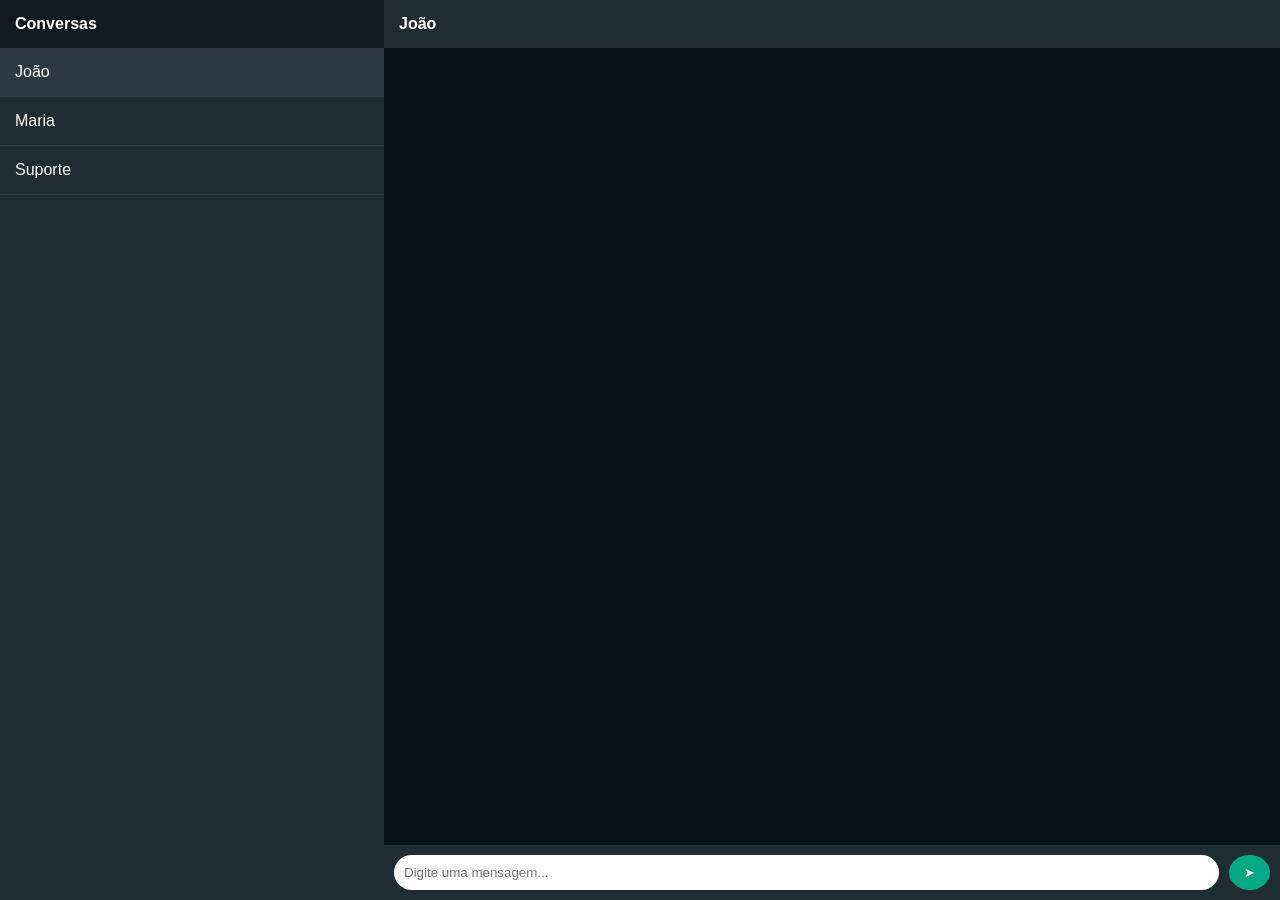
==== commit 44bdb624: "inovva3" ====
--- a/index.html
+++ b/index.html
@@ -2,51 +2,44 @@
 <html lang="pt-br">
 <head>
   <meta charset="UTF-8">
-  <title>Painel WhatsApp Bot</title>
+  <title>WhatsApp Clone</title>
   <link rel="stylesheet" href="style.css">
 </head>
 <body>
 
-<header>
-  🤖 Painel WhatsApp Automation (n8n + IA)
-</header>
+<div class="app">
 
-<div class="container">
+  <!-- LADO ESQUERDO -->
+  <div class="sidebar">
+    <div class="header">Conversas</div>
 
-  <!-- STATUS -->
-  <div class="card">
-    <h3>Status do Sistema</h3>
-
-    <div class="status">
-      Webhook
-      <span class="online">ONLINE</span>
+    <div class="contact active" onclick="selectContact('João')">
+      João
     </div>
 
-    <div class="status">
-      IA (GPT)
-      <span class="online">ATIVO</span>
+    <div class="contact" onclick="selectContact('Maria')">
+      Maria
     </div>
 
-    <div class="status">
-      Redis
-      <span class="online">CONECTADO</span>
-    </div>
-
-    <div class="status">
-      Processamento
-      <span id="processStatus" class="offline">PARADO</span>
+    <div class="contact" onclick="selectContact('Suporte')">
+      Suporte
     </div>
   </div>
 
   <!-- CHAT -->
-  <div class="card">
-    <h3>Simulador de Mensagens</h3>
+  <div class="chat">
 
-    <div class="messages" id="chat"></div>
+    <div class="chat-header" id="chatHeader">
+      João
+    </div>
 
-    <br>
-    <input type="text" id="inputMsg" placeholder="Digite uma mensagem...">
-    <button onclick="sendMessage()">Enviar</button>
+    <div class="chat-messages" id="chat"></div>
+
+    <div class="chat-input">
+      <input type="text" id="inputMsg" placeholder="Digite uma mensagem...">
+      <button onclick="sendMessage()">➤</button>
+    </div>
+
   </div>
 
 </div>
--- a/style.css
+++ b/style.css
@@ -1,77 +1,100 @@
 body {
+  margin: 0;
   font-family: Arial, sans-serif;
-  background: #0f172a;
-  color: #fff;
-  margin: 0;
+  background: #111;
 }
 
-header {
-  background: #020617;
-  padding: 20px;
-  text-align: center;
-  font-size: 22px;
+.app {
+  display: flex;
+  height: 100vh;
+}
+
+/* SIDEBAR */
+.sidebar {
+  width: 30%;
+  background: #202c33;
+  color: white;
+}
+
+.header {
+  padding: 15px;
+  background: #111b21;
   font-weight: bold;
 }
 
-.container {
-  padding: 20px;
-  display: grid;
-  grid-template-columns: 1fr 2fr;
-  gap: 20px;
+.contact {
+  padding: 15px;
+  border-bottom: 1px solid #2a3942;
+  cursor: pointer;
 }
 
-.card {
-  background: #1e293b;
-  padding: 15px;
-  border-radius: 10px;
-  box-shadow: 0 0 10px rgba(0,0,0,0.3);
+.contact:hover {
+  background: #2a3942;
 }
 
-.status {
-  display: flex;
-  justify-content: space-between;
-  margin-bottom: 10px;
+.active {
+  background: #2a3942;
 }
 
-.status span {
-  padding: 5px 10px;
-  border-radius: 5px;
-  font-size: 12px;
+/* CHAT */
+.chat {
+  width: 70%;
+  display: flex;
+  flex-direction: column;
+  background: #0b141a;
 }
 
-.online { background: green; }
-.offline { background: red; }
-.processing { background: orange; }
-
-.messages {
-  height: 400px;
-  overflow-y: auto;
-  background: #020617;
-  padding: 10px;
-  border-radius: 10px;
+.chat-header {
+  padding: 15px;
+  background: #202c33;
+  color: white;
+  font-weight: bold;
 }
 
-.msg {
-  margin-bottom: 10px;
-  padding: 10px;
-  border-radius: 8px;
+.chat-messages {
+  flex: 1;
+  padding: 15px;
+  overflow-y: auto;
 }
 
-.user { background: #2563eb; }
-.bot { background: #16a34a; }
+/* MENSAGENS */
+.msg {
+  max-width: 60%;
+  padding: 10px;
+  margin-bottom: 10px;
+  border-radius: 10px;
+  color: white;
+}
 
-input, button {
+.sent {
+  background: #005c4b;
+  margin-left: auto;
+}
+
+.received {
+  background: #202c33;
+}
+
+/* INPUT */
+.chat-input {
+  display: flex;
   padding: 10px;
-  border-radius: 5px;
+  background: #202c33;
+}
+
+.chat-input input {
+  flex: 1;
+  padding: 10px;
+  border-radius: 20px;
   border: none;
 }
 
-input {
-  width: 80%;
-}
-
-button {
-  background: #22c55e;
+.chat-input button {
+  margin-left: 10px;
+  padding: 10px 15px;
+  border: none;
+  border-radius: 50%;
+  background: #00a884;
   color: white;
   cursor: pointer;
 }
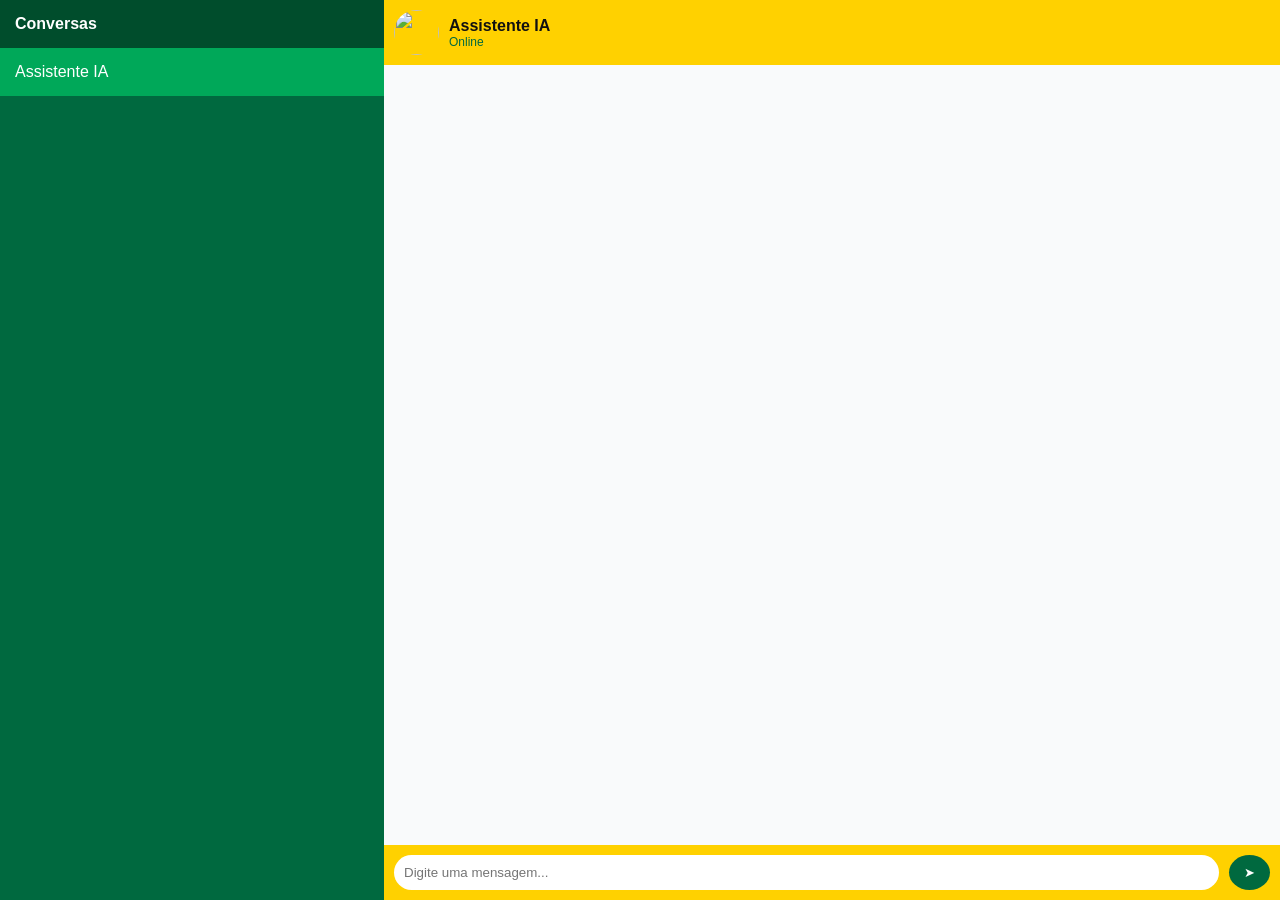
==== commit fd15b682: "inova ia" ====
--- a/index.html
+++ b/index.html
@@ -2,35 +2,28 @@
 <html lang="pt-br">
 <head>
   <meta charset="UTF-8">
-  <title>WhatsApp Clone</title>
+  <title>Chat IA Petrobras</title>
   <link rel="stylesheet" href="style.css">
 </head>
 <body>
 
 <div class="app">
 
-  <!-- LADO ESQUERDO -->
+  <!-- SIDEBAR -->
   <div class="sidebar">
     <div class="header">Conversas</div>
-
-    <div class="contact active" onclick="selectContact('João')">
-      João
-    </div>
-
-    <div class="contact" onclick="selectContact('Maria')">
-      Maria
-    </div>
-
-    <div class="contact" onclick="selectContact('Suporte')">
-      Suporte
-    </div>
+    <div class="contact active">Assistente IA</div>
   </div>
 
   <!-- CHAT -->
   <div class="chat">
 
-    <div class="chat-header" id="chatHeader">
-      João
+    <div class="chat-header">
+      <img src="assistente.png" class="avatar">
+      <div>
+        <div class="name">Assistente IA</div>
+        <div class="status">Online</div>
+      </div>
     </div>
 
     <div class="chat-messages" id="chat"></div>
--- a/style.css
+++ b/style.css
@@ -1,7 +1,7 @@
 body {
   margin: 0;
   font-family: Arial, sans-serif;
-  background: #111;
+  background: #f5f5f5;
 }
 
 .app {
@@ -12,28 +12,19 @@
 /* SIDEBAR */
 .sidebar {
   width: 30%;
-  background: #202c33;
+  background: #00693f;
   color: white;
 }
 
 .header {
   padding: 15px;
-  background: #111b21;
+  background: #004d2c;
   font-weight: bold;
 }
 
 .contact {
   padding: 15px;
-  border-bottom: 1px solid #2a3942;
-  cursor: pointer;
-}
-
-.contact:hover {
-  background: #2a3942;
-}
-
-.active {
-  background: #2a3942;
+  background: #00a859;
 }
 
 /* CHAT */
@@ -41,45 +32,80 @@
   width: 70%;
   display: flex;
   flex-direction: column;
-  background: #0b141a;
+  background: #ffffff;
 }
 
 .chat-header {
-  padding: 15px;
-  background: #202c33;
-  color: white;
+  padding: 10px;
+  background: #ffd100;
+  color: #111;
+  display: flex;
+  align-items: center;
+  gap: 10px;
+}
+
+.avatar {
+  width: 45px;
+  height: 45px;
+  border-radius: 50%;
+  object-fit: cover;
+}
+
+.name {
   font-weight: bold;
 }
 
+.status {
+  font-size: 12px;
+  color: #00693f;
+}
+
+/* MENSAGENS */
 .chat-messages {
   flex: 1;
   padding: 15px;
   overflow-y: auto;
+  background: #f9fafb;
 }
 
-/* MENSAGENS */
+.message-row {
+  display: flex;
+  align-items: flex-end;
+  margin-bottom: 10px;
+}
+
+.message-row.bot {
+  gap: 8px;
+}
+
+.message-row img {
+  width: 30px;
+  height: 30px;
+  border-radius: 50%;
+}
+
 .msg {
   max-width: 60%;
   padding: 10px;
-  margin-bottom: 10px;
   border-radius: 10px;
-  color: white;
 }
 
 .sent {
-  background: #005c4b;
+  background: #00693f;
+  color: white;
   margin-left: auto;
 }
 
 .received {
-  background: #202c33;
+  background: #e5e7eb;
+  color: #111;
 }
 
 /* INPUT */
 .chat-input {
   display: flex;
   padding: 10px;
-  background: #202c33;
+  background: #ffd100;
 }
 
 .chat-input input {
@@ -94,7 +120,7 @@
   padding: 10px 15px;
   border: none;
   border-radius: 50%;
-  background: #00a884;
+  background: #00693f;
   color: white;
   cursor: pointer;
 }
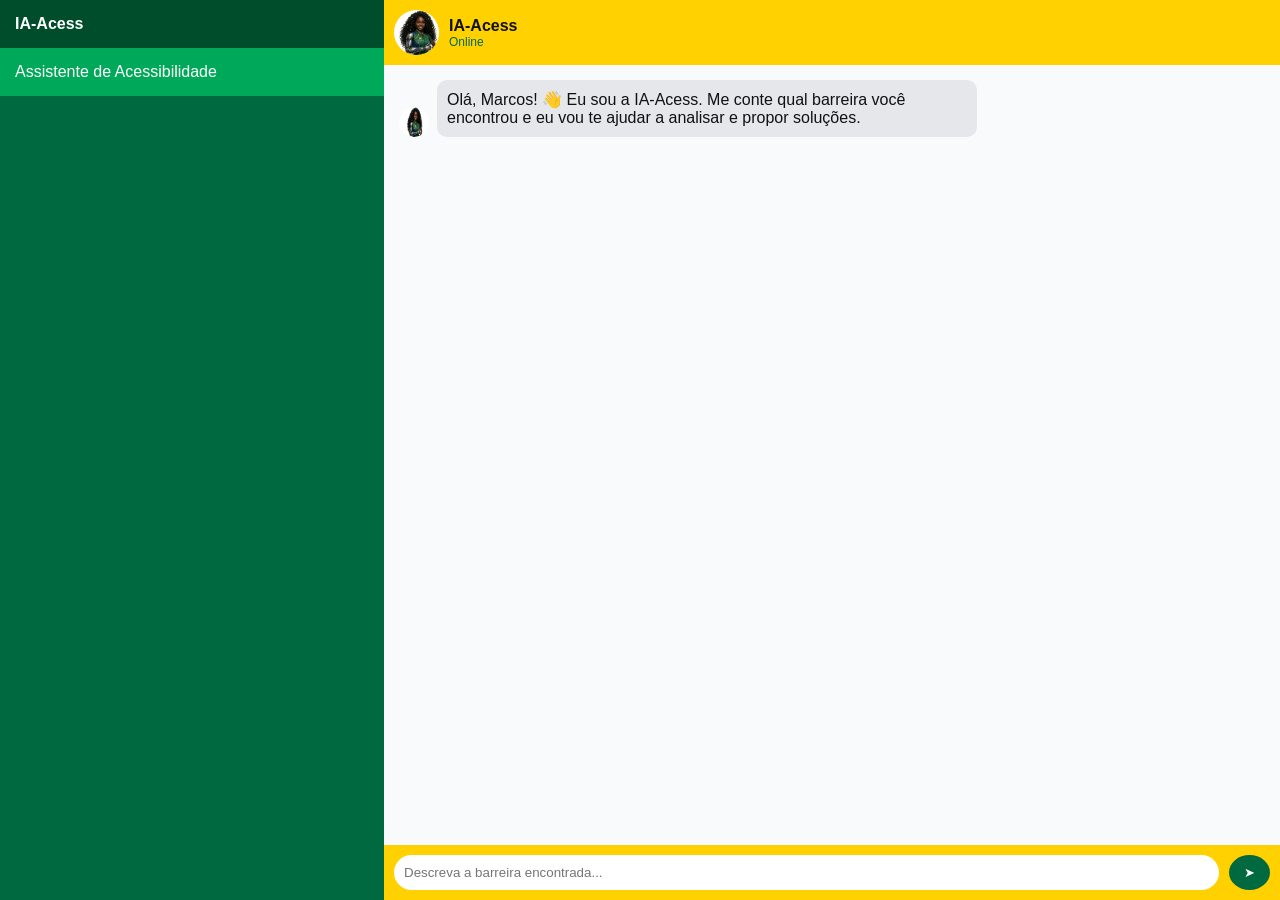
==== commit a508e74a: "inovva4" ====
--- a/index.html
+++ b/index.html
@@ -2,7 +2,7 @@
 <html lang="pt-br">
 <head>
   <meta charset="UTF-8">
-  <title>Chat IA Petrobras</title>
+  <title>IA-Acess Chat</title>
   <link rel="stylesheet" href="style.css">
 </head>
 <body>
@@ -11,8 +11,8 @@
 
   <!-- SIDEBAR -->
   <div class="sidebar">
-    <div class="header">Conversas</div>
-    <div class="contact active">Assistente IA</div>
+    <div class="header">IA-Acess</div>
+    <div class="contact active">Assistente de Acessibilidade</div>
   </div>
 
   <!-- CHAT -->
@@ -21,7 +21,7 @@
     <div class="chat-header">
       <img src="assistente.png" class="avatar">
       <div>
-        <div class="name">Assistente IA</div>
+        <div class="name">IA-Acess</div>
         <div class="status">Online</div>
       </div>
     </div>
@@ -29,7 +29,7 @@
     <div class="chat-messages" id="chat"></div>
 
     <div class="chat-input">
-      <input type="text" id="inputMsg" placeholder="Digite uma mensagem...">
+      <input type="text" id="inputMsg" placeholder="Descreva a barreira encontrada...">
       <button onclick="sendMessage()">➤</button>
     </div>
 
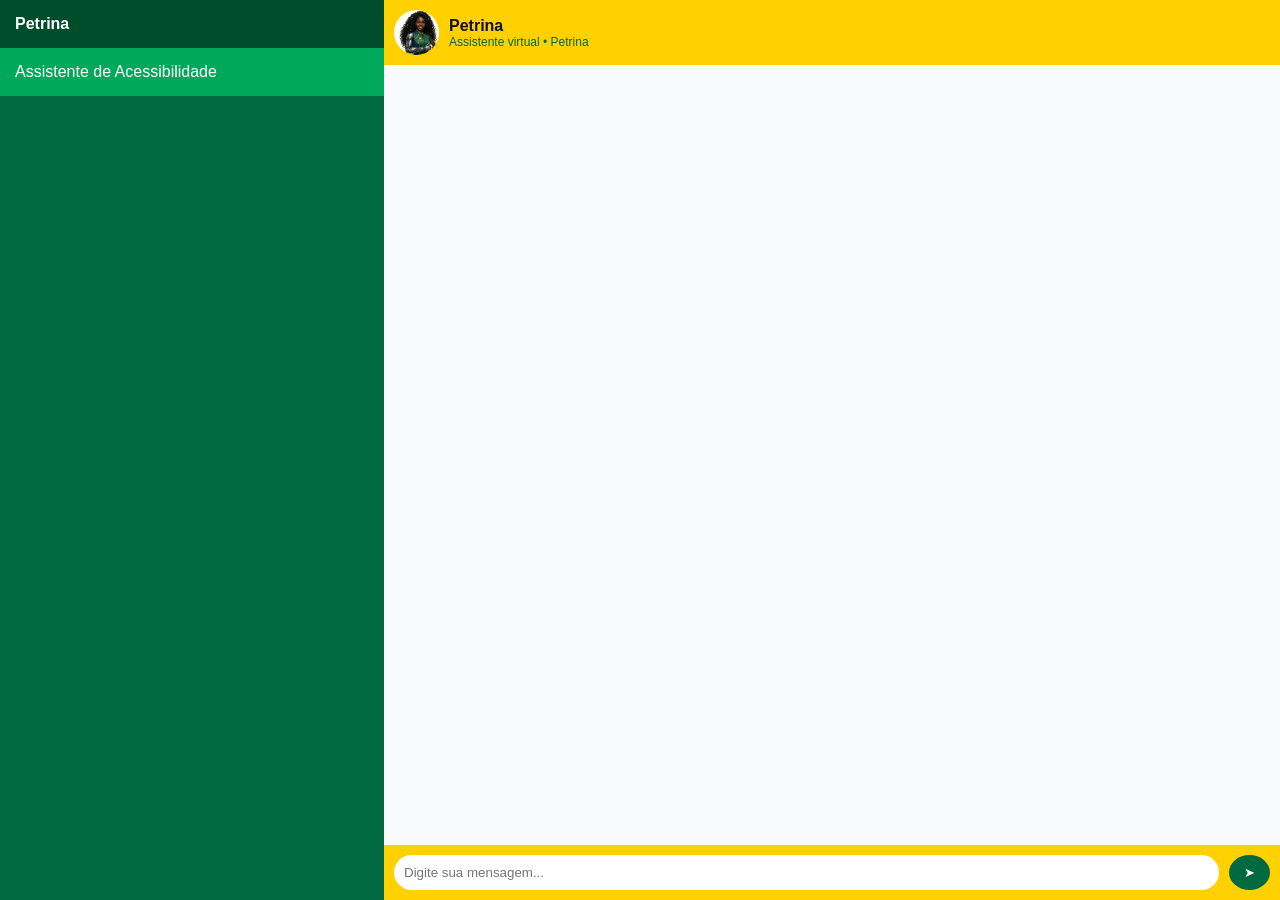
==== commit 28e64020: "inovva5" ====
--- a/index.html
+++ b/index.html
@@ -2,7 +2,7 @@
 <html lang="pt-br">
 <head>
   <meta charset="UTF-8">
-  <title>IA-Acess Chat</title>
+  <title>Petrina Chat</title>
   <link rel="stylesheet" href="style.css">
 </head>
 <body>
@@ -11,7 +11,7 @@
 
   <!-- SIDEBAR -->
   <div class="sidebar">
-    <div class="header">IA-Acess</div>
+    <div class="header">Petrina</div>
     <div class="contact active">Assistente de Acessibilidade</div>
   </div>
 
@@ -21,15 +21,15 @@
     <div class="chat-header">
       <img src="assistente.png" class="avatar">
       <div>
-        <div class="name">IA-Acess</div>
-        <div class="status">Online</div>
+        <div class="name">Petrina</div>
+        <div class="status">Assistente virtual • Petrina</div>
       </div>
     </div>
 
     <div class="chat-messages" id="chat"></div>
 
     <div class="chat-input">
-      <input type="text" id="inputMsg" placeholder="Descreva a barreira encontrada...">
+      <input type="text" id="inputMsg" placeholder="Digite sua mensagem...">
       <button onclick="sendMessage()">➤</button>
     </div>
 
--- a/style.css
+++ b/style.css
@@ -9,7 +9,6 @@
   height: 100vh;
 }
 
-/* SIDEBAR */
 .sidebar {
   width: 30%;
   background: #00693f;
@@ -27,7 +26,6 @@
   background: #00a859;
 }
 
-/* CHAT */
 .chat {
   width: 70%;
   display: flex;
@@ -60,7 +58,6 @@
   color: #00693f;
 }
 
-/* MENSAGENS */
 .chat-messages {
   flex: 1;
   padding: 15px;
@@ -101,7 +98,6 @@
   color: #111;
 }
 
-/* INPUT */
 .chat-input {
   display: flex;
   padding: 10px;
